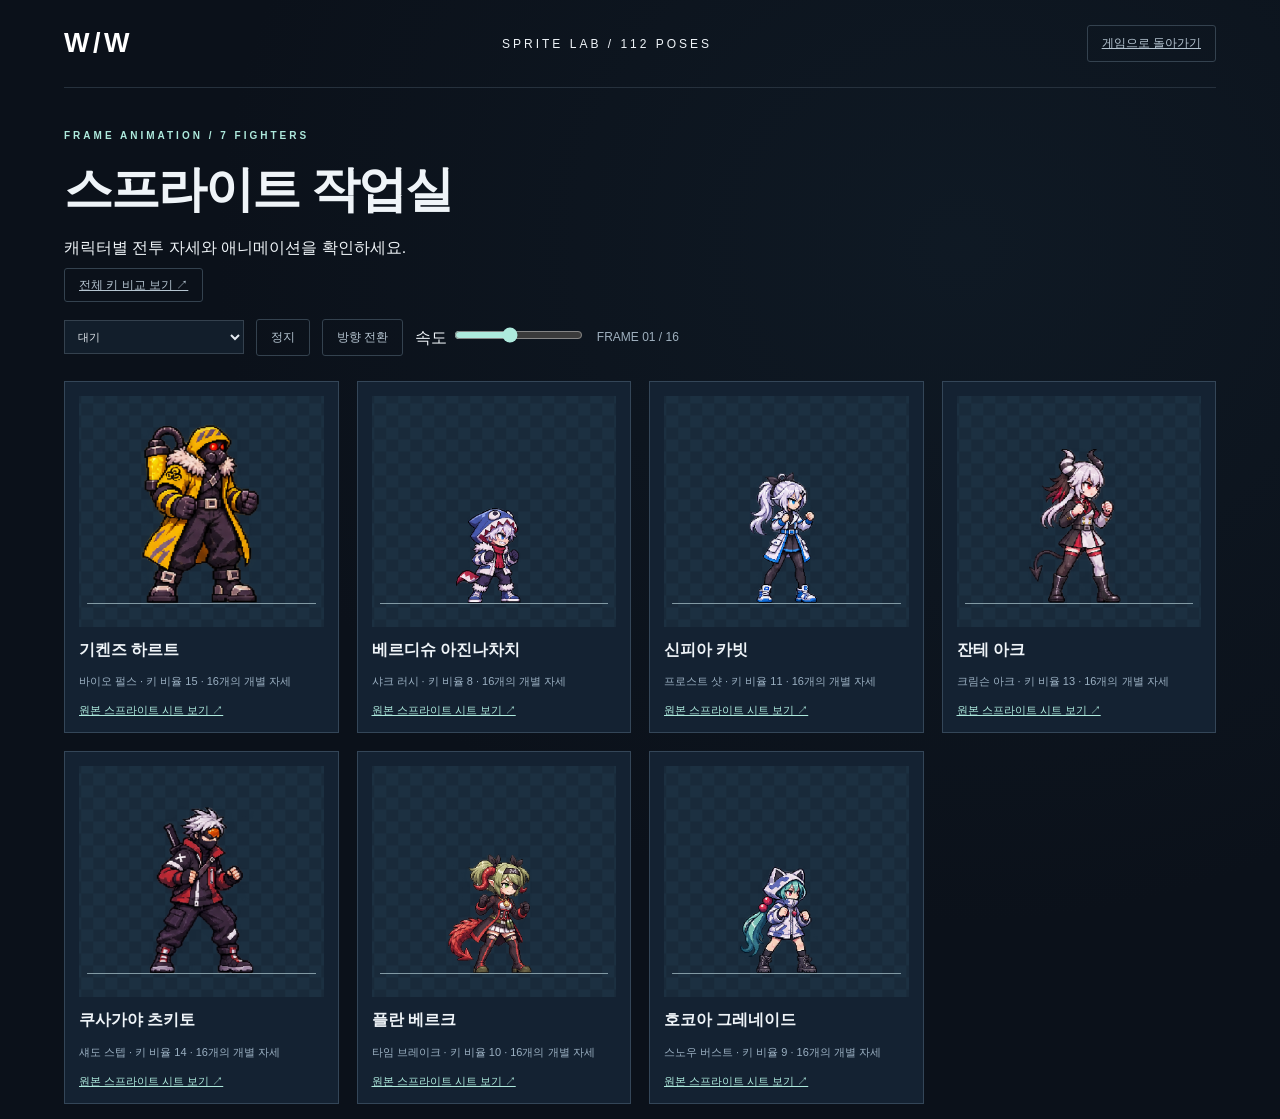
==== sprites.html @ 9139c68a "Publish Winter World with browser-to-browser multiplayer" ====
<!doctype html><html lang="ko"><head><meta charset="utf-8"><meta name="viewport" content="width=device-width,initial-scale=1"><title>WINTER WORLD · 스프라이트 작업실</title><link rel="stylesheet" href="style.css"><style>.toolbar{display:flex;gap:12px;align-items:center;flex-wrap:wrap;margin:25px 0}.toolbar select{width:180px;margin:0}.grid{display:grid;grid-template-columns:repeat(auto-fit,minmax(270px,1fr));gap:18px}.preview{background:#142232;border:1px solid #344658;padding:14px}.preview canvas{width:100%;background:repeating-conic-gradient(#192a3a 0% 25%,#1c3041 0% 50%) 50%/24px 24px}.preview h2{font-size:16px}.preview p{font-size:11px;color:#9bb0c2}.preview a{color:#aeeadd;font-size:11px}input{accent-color:#aeeadd}#readout{color:#9fb0be;font-size:12px}</style></head><body><header><a href="index.html" class="brand">W / W</a><span class="edition">SPRITE LAB / 112 POSES</span><a href="index.html" class="quiet">게임으로 돌아가기</a></header><main><div class="eyebrow">FRAME ANIMATION / 7 FIGHTERS</div><h1>스프라이트 작업실</h1><p>캐릭터별 전투 자세와 애니메이션을 확인하세요.</p><p><a class="quiet" href="heights.html">전체 키 비교 보기 ↗</a></p><div class="toolbar"><select id="action"><option value="idle">대기</option><option value="walk">이동</option><option value="light">약공격</option><option value="heavy">강공격</option><option value="special">특수기</option><option value="guard">방어</option><option value="jump">점프</option><option value="hurt">피격</option><option value="ko">다운</option><option value="all">전체 16프레임</option></select><button id="play" class="quiet">정지</button><button id="flip" class="quiet">방향 전환</button><label>속도 <input id="speed" type="range" min="0.25" max="2" step=".25" value="1"></label><span id="readout"></span></div><div class="grid" id="grid"></div></main><script src="engine.js"></script><script src="assets/sprites/atlas.js"></script><script src="animation.js"></script><script>
'use strict';
const grid=document.getElementById('grid'),action=document.getElementById('action');let playing=true,face=1,time=0,last=0;
const entries=WinterFight.roster.map((c,i)=>{const article=document.createElement('article');article.className='preview';article.innerHTML=`<canvas width="360" height="340"></canvas><h2>${c.name}</h2><p>${c.skill} · 키 비율 ${c.heightUnits} · 16개의 개별 자세</p><a href="assets/sprites/fighter-${i}.png" target="_blank">원본 스프라이트 시트 보기 ↗</a>`;grid.append(article);const im=new Image();im.src=`assets/sprites/fighter-${i}.png`;return{ctx:article.querySelector('canvas').getContext('2d'),im};});
document.getElementById('play').onclick=()=>{playing=!playing;document.getElementById('play').textContent=playing?'정지':'재생';};document.getElementById('flip').onclick=()=>face*=-1;action.onchange=()=>time=0;
function frame(now){if(playing)time+=Math.min(.05,(now-last)/1000||0)*Number(document.getElementById('speed').value);last=now;const a=action.value;const f={hp:100,animTime:time};if(['light','heavy','special'].includes(a)){const duration=a==='light'?.32:a==='heavy'?.48:.55;const t=time%(duration+.35);if(t<duration)f.attack={kind:a,t};}if(a==='walk')f.moving=true;if(a==='guard')f.guard=true;if(a==='hurt')f.stun=1;if(a==='ko')f.hp=0;if(a==='jump'){const t=time%1.3;f.y=Math.max(0,240*t-300*t*t);f.vy=t<.12?600:0;if(t>.8&&t<.9)f.landing=1;}
const pose=a==='all'?Math.floor(time*5)%16:FighterAnimation.pose(f);document.getElementById('readout').textContent=`FRAME ${String(pose+1).padStart(2,'0')} / 16`;
entries.forEach(({ctx,im},i)=>{ctx.clearRect(0,0,360,340);ctx.fillStyle='#92aab3';ctx.fillRect(12,305,336,1);if(im.complete&&im.naturalWidth)FighterAnimation.draw(ctx,im,SPRITE_ATLASES[i],pose,180,305-(f.y||0),WinterFight.roster[i].height*.88,face);});requestAnimationFrame(frame);}
requestAnimationFrame(frame);
</script></body></html>
---- style.css ----
:root{color-scheme:dark;--ink:#eff4f8;--muted:#8797a9;--accent:#aeeadd}*{box-sizing:border-box}body{margin:0;background:#0b111a;color:var(--ink);font-family:'Malgun Gothic','Segoe UI',sans-serif;background-image:radial-gradient(ellipse at 75% 22%,#1a304044,transparent 55%)}button,select{font:inherit}button{cursor:pointer}button:focus-visible,a:focus-visible,select:focus-visible{outline:2px solid var(--accent);outline-offset:5px}header,footer{display:flex;align-items:center;justify-content:space-between;margin:0 5%;padding:25px 0;border-bottom:1px solid #26313d}.brand{font-size:27px;font-weight:900;color:white;text-decoration:none;letter-spacing:-2px}.brand span{color:var(--accent)}.brand small{font-size:11px;letter-spacing:3px;margin-left:20px}.edition{font-size:12px;letter-spacing:3px}.edition span{display:block;font-size:10px;letter-spacing:1px;color:var(--muted);margin-top:6px}.quiet{background:transparent;color:#b6c5d1;border:1px solid #34424f;padding:9px 14px;font-size:12px;border-radius:3px}.quiet:hover{border-color:#b2e9dc;color:white}main{max-width:1440px;margin:auto;padding:42px 5% 15px}.eyebrow{color:var(--accent);font-size:10px;letter-spacing:3px;font-weight:700}.headline{display:flex;align-items:center;justify-content:space-between}h1{font-size:clamp(30px,3.8vw,56px);line-height:1.25;letter-spacing:-2px;margin:18px 0}h1 em{font-style:normal;color:#a8b7c8}.headline p,.profile p{font-size:12px;color:var(--muted);line-height:1.8}.chapter{font-size:70px;font-weight:200;color:#718594}.chapter span{display:inline-block;font-size:10px;line-height:1.8;letter-spacing:3px;margin-left:16px;color:#718594}.selection-bar{display:flex;justify-content:space-between;align-items:center;margin:30px 0 16px;font-size:12px}.dot{display:inline-block;background:var(--accent);width:6px;height:6px;border-radius:50%;margin-right:10px}.selection-bar strong{font-size:12px}.selection-bar #pick-hint{color:#687d91;margin-left:15px;font-size:10px}.roster{display:grid;grid-template-columns:repeat(7,1fr);gap:10px}.card{position:relative;overflow:hidden;height:270px;background:linear-gradient(160deg,#29323f,#141d29);border:1px solid #303e4d;padding:0;color:white;text-align:left;transition:transform .2s,border-color .2s}.card:hover{transform:translateY(-7px);border-color:var(--c)}.card.selected{border-color:var(--accent);box-shadow:0 0 0 1px var(--accent)}.card.enemy{border-bottom:3px solid #ff7891}.card img{height:300px;max-width:none;position:absolute;left:50%;transform:translateX(-50%);top:22px;filter:drop-shadow(0 8px 15px #0006)}.card:after{content:'';position:absolute;inset:0;background:linear-gradient(transparent 55%,#080e19 100%);pointer-events:none}.card .number{position:absolute;top:12px;left:12px;z-index:2;color:#c1cbd2;font-size:10px;letter-spacing:2px}.card .badge{position:absolute;top:9px;right:8px;z-index:2;font-size:9px;background:var(--accent);color:#14201e;padding:4px 6px;font-weight:bold}.card .label{position:absolute;bottom:17px;left:12px;right:6px;z-index:2;font-size:13px;font-weight:700;word-break:keep-all}.card .label small{display:block;color:var(--c);font-size:8px;letter-spacing:1px;margin-bottom:8px}.bottom-panel{display:grid;grid-template-columns:1.2fr 1fr;gap:70px;border-top:1px solid #2b3846;margin-top:25px;padding-top:25px}.profile h2{font-size:23px;margin:10px 0}.profile p{margin:0 0 14px}#stats{display:flex;gap:20px;font-size:10px;color:#b2c0ce}#stats span{display:flex;align-items:center;gap:7px}#stats i{display:inline-block;width:60px;height:3px;background:#25313e}#stats i b{display:block;height:100%;background:var(--accent)}.setup{display:grid;grid-template-columns:1fr 1fr;gap:12px}.setup label{font-size:10px;color:var(--muted)}select{width:100%;padding:9px;background:#121e2b;border:1px solid #34414e;margin-top:7px;font-size:11px;color:#e4eaf0}#versus{grid-column:1/-1;color:#aebfcc;font-size:10px;text-align:center}.primary{background:var(--accent);border:0;color:#0e2525;padding:15px 23px;font-weight:bold;border-radius:2px;letter-spacing:1px}.primary:hover{background:#d6fff5}.primary:disabled{opacity:.5;cursor:wait}.setup .primary{grid-column:1/-1}.footnote{font-size:10px;color:#64778b;margin-top:24px}footer{border-top:1px solid #26313d;border-bottom:none;color:#6d8194;font-size:9px;letter-spacing:2px;padding:20px 0}footer b{color:#afbfca;margin-left:8px}.arena-top{display:flex;justify-content:space-between;align-items:center;margin-bottom:15px;font-size:10px;letter-spacing:2px;color:var(--accent)}.arena-top b{margin-left:14px;color:#8191a4;font-weight:400}.canvas-wrap{position:relative;border:1px solid #405366;box-shadow:0 20px 80px #0006}canvas{display:block;width:100%;background:#142337}#overlay{position:absolute;inset:0;background:#060d17bb;backdrop-filter:blur(8px);display:grid;place-items:center}#overlay[hidden],[hidden]{display:none!important}.modal{text-align:center}.modal h2{font-size:36px;margin:20px 0}.modal p{font-size:13px;color:#b3c8d9;margin-bottom:25px}.modal .quiet{margin-left:10px}.controls{display:flex;justify-content:space-between;padding:22px 0;gap:15px}.controls>div{display:flex;flex-direction:column;gap:10px;font-size:10px;color:#91a4b7}.controls b{color:var(--accent);font-size:10px;letter-spacing:2px}kbd{display:inline-block;border:1px solid #394b5b;background:#182735;padding:3px 5px;border-radius:3px;margin-right:3px}.controls p{font-size:10px;color:#7d91a5;line-height:2}@media(max-width:850px){.roster{grid-template-columns:repeat(4,1fr)}.card{height:220px}.card img{height:250px}.chapter{display:none}.bottom-panel{gap:25px}.brand small{display:none}.controls{flex-wrap:wrap}.edition{font-size:10px}}@media(max-width:500px){main{padding-top:25px}.roster{grid-template-columns:repeat(2,1fr)}.bottom-panel{grid-template-columns:1fr}.selection-bar #pick-hint{display:none}.headline h1{font-size:34px}footer span:last-child{display:none}}

#online-panel{grid-column:1/-1;padding:16px;background:#142332;border:1px solid #3b5666;font-size:12px}#net-entry,#net-room{display:flex;gap:8px;flex-wrap:wrap;align-items:center}#net-status{line-height:1.7;color:#b8e4da}#net-code{width:130px;background:#0c1926;border:1px solid #486170;color:white;padding:9px;text-transform:uppercase;font:inherit;letter-spacing:2px}#net-room-code,#net-players{width:100%}#net-room-code{font-size:20px;letter-spacing:4px}#net-latency{color:#b3e5cd;letter-spacing:0}button:disabled{opacity:.45;cursor:default}
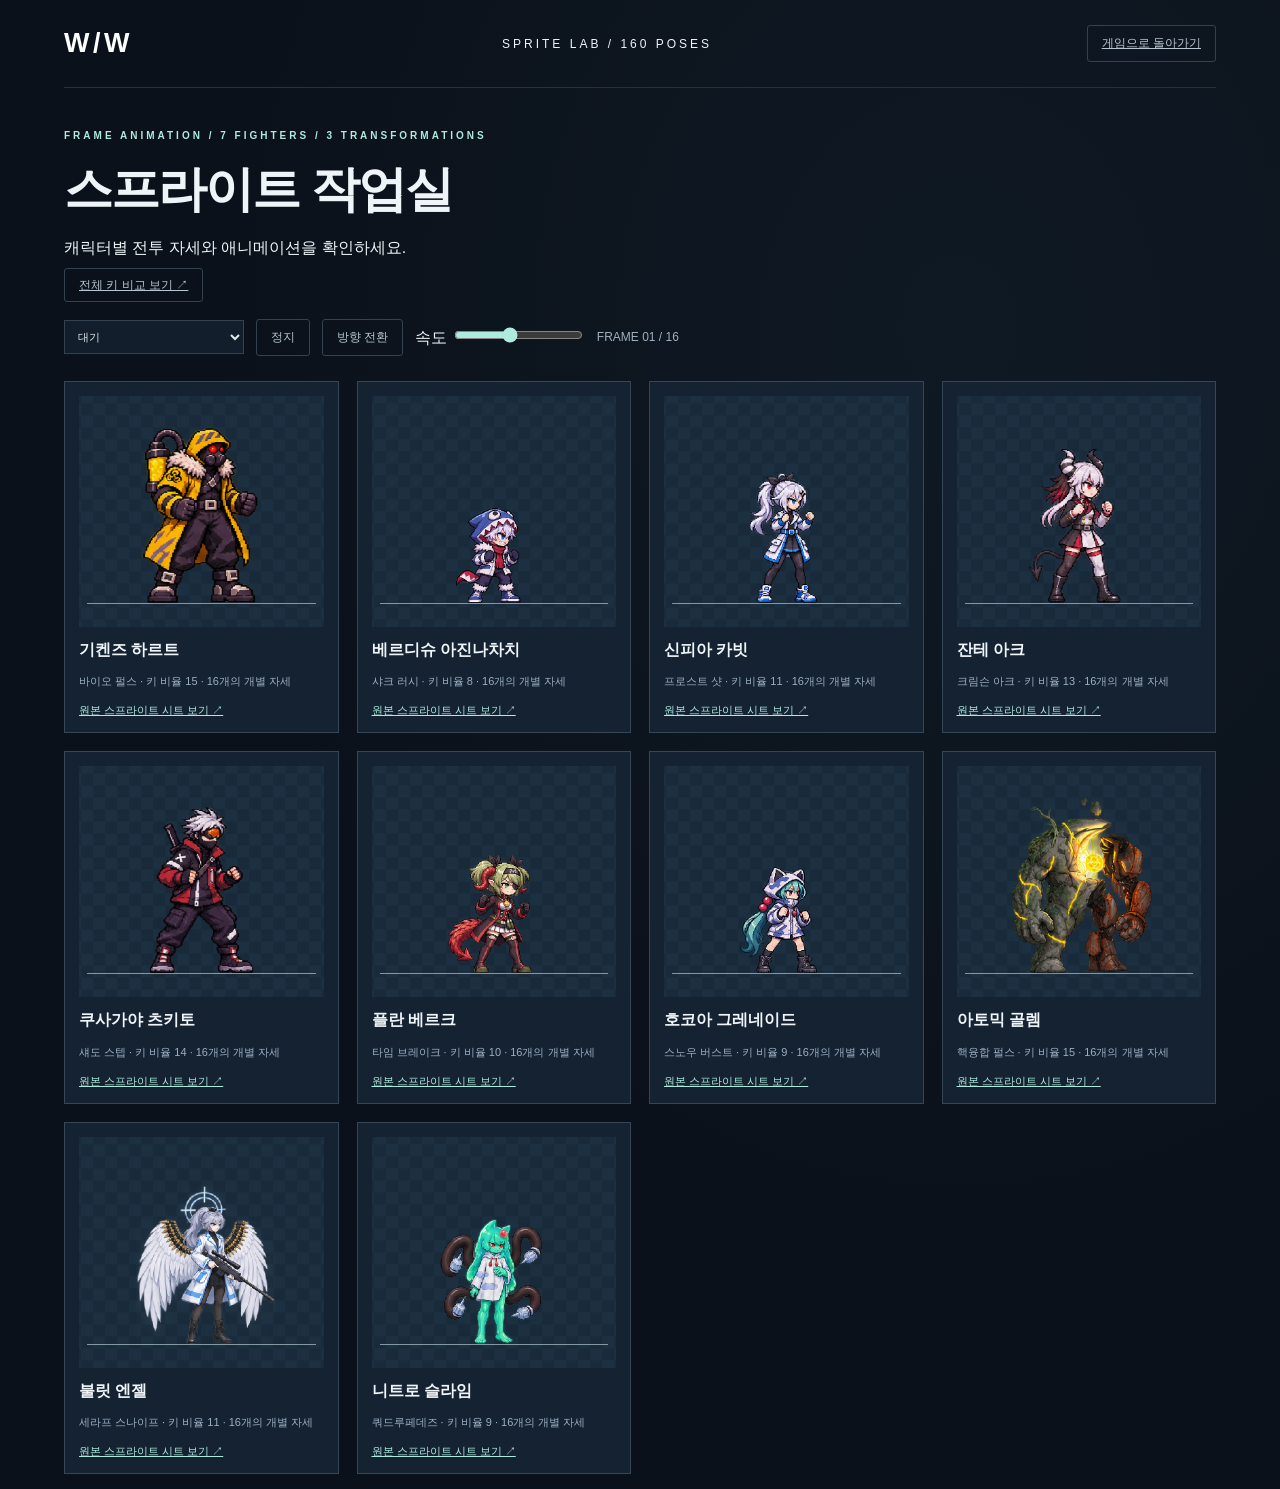
==== commit dee6e77d: "Add Bullet Angel sniper transformation and form gallery" ====
--- a/sprites.html
+++ b/sprites.html
@@ -1,10 +1,11 @@
-<!doctype html><html lang="ko"><head><meta charset="utf-8"><meta name="viewport" content="width=device-width,initial-scale=1"><title>WINTER WORLD · 스프라이트 작업실</title><link rel="stylesheet" href="style.css"><style>.toolbar{display:flex;gap:12px;align-items:center;flex-wrap:wrap;margin:25px 0}.toolbar select{width:180px;margin:0}.grid{display:grid;grid-template-columns:repeat(auto-fit,minmax(270px,1fr));gap:18px}.preview{background:#142232;border:1px solid #344658;padding:14px}.preview canvas{width:100%;background:repeating-conic-gradient(#192a3a 0% 25%,#1c3041 0% 50%) 50%/24px 24px}.preview h2{font-size:16px}.preview p{font-size:11px;color:#9bb0c2}.preview a{color:#aeeadd;font-size:11px}input{accent-color:#aeeadd}#readout{color:#9fb0be;font-size:12px}</style></head><body><header><a href="index.html" class="brand">W / W</a><span class="edition">SPRITE LAB / 112 POSES</span><a href="index.html" class="quiet">게임으로 돌아가기</a></header><main><div class="eyebrow">FRAME ANIMATION / 7 FIGHTERS</div><h1>스프라이트 작업실</h1><p>캐릭터별 전투 자세와 애니메이션을 확인하세요.</p><p><a class="quiet" href="heights.html">전체 키 비교 보기 ↗</a></p><div class="toolbar"><select id="action"><option value="idle">대기</option><option value="walk">이동</option><option value="light">약공격</option><option value="heavy">강공격</option><option value="special">특수기</option><option value="guard">방어</option><option value="jump">점프</option><option value="hurt">피격</option><option value="ko">다운</option><option value="all">전체 16프레임</option></select><button id="play" class="quiet">정지</button><button id="flip" class="quiet">방향 전환</button><label>속도 <input id="speed" type="range" min="0.25" max="2" step=".25" value="1"></label><span id="readout"></span></div><div class="grid" id="grid"></div></main><script src="engine.js"></script><script src="assets/sprites/atlas.js"></script><script src="animation.js"></script><script>
+<!doctype html><html lang="ko"><head><meta charset="utf-8"><meta name="viewport" content="width=device-width,initial-scale=1"><title>WINTER WORLD · 스프라이트 작업실</title><link rel="stylesheet" href="style.css"><style>.toolbar{display:flex;gap:12px;align-items:center;flex-wrap:wrap;margin:25px 0}.toolbar select{width:180px;margin:0}.grid{display:grid;grid-template-columns:repeat(auto-fit,minmax(270px,1fr));gap:18px}.preview{background:#142232;border:1px solid #344658;padding:14px}.preview canvas{width:100%;background:repeating-conic-gradient(#192a3a 0% 25%,#1c3041 0% 50%) 50%/24px 24px}.preview h2{font-size:16px}.preview p{font-size:11px;color:#9bb0c2}.preview a{color:#aeeadd;font-size:11px}input{accent-color:#aeeadd}#readout{color:#9fb0be;font-size:12px}</style></head><body><header><a href="index.html" class="brand">W / W</a><span class="edition">SPRITE LAB / 160 POSES</span><a href="index.html" class="quiet">게임으로 돌아가기</a></header><main><div class="eyebrow">FRAME ANIMATION / 7 FIGHTERS / 3 TRANSFORMATIONS</div><h1>스프라이트 작업실</h1><p>캐릭터별 전투 자세와 애니메이션을 확인하세요.</p><p><a class="quiet" href="heights.html">전체 키 비교 보기 ↗</a></p><div class="toolbar"><select id="action"><option value="idle">대기</option><option value="walk">이동</option><option value="light">약공격</option><option value="heavy">강공격</option><option value="special">특수기</option><option value="guard">방어</option><option value="jump">점프</option><option value="hurt">피격</option><option value="ko">다운</option><option value="all">전체 16프레임</option></select><button id="play" class="quiet">정지</button><button id="flip" class="quiet">방향 전환</button><label>속도 <input id="speed" type="range" min="0.25" max="2" step=".25" value="1"></label><span id="readout"></span></div><div class="grid" id="grid"></div></main><script src="engine.js?v=forms-2"></script><script src="assets/sprites/atlas.js"></script><script src="assets/sprites/golem-atlas.js"></script><script src="assets/sprites/slime-atlas.js"></script><script src="assets/sprites/angel-atlas.js"></script><script src="animation.js?v=forms-2"></script><script>
 'use strict';
 const grid=document.getElementById('grid'),action=document.getElementById('action');let playing=true,face=1,time=0,last=0;
-const entries=WinterFight.roster.map((c,i)=>{const article=document.createElement('article');article.className='preview';article.innerHTML=`<canvas width="360" height="340"></canvas><h2>${c.name}</h2><p>${c.skill} · 키 비율 ${c.heightUnits} · 16개의 개별 자세</p><a href="assets/sprites/fighter-${i}.png" target="_blank">원본 스프라이트 시트 보기 ↗</a>`;grid.append(article);const im=new Image();im.src=`assets/sprites/fighter-${i}.png`;return{ctx:article.querySelector('canvas').getContext('2d'),im};});
+const sources=[...WinterFight.roster.map((c,i)=>({c,src:`assets/sprites/fighter-${i}.png`,atlas:SPRITE_ATLASES[i]})),...[[0,'atomic-golem',GOLEM_ATLAS],[2,'bullet-angel',ANGEL_ATLAS],[6,'nitro-slime',SLIME_ATLAS]].map(([id,file,atlas])=>({c:WinterFight.forms[id],src:`assets/sprites/${file}.png`,atlas}))];
+const entries=sources.map(({c,src,atlas})=>{const article=document.createElement('article');article.className='preview';article.innerHTML=`<canvas width="360" height="340"></canvas><h2>${c.name}</h2><p>${c.skill} · 키 비율 ${c.heightUnits} · 16개의 개별 자세</p><a href="${src}" target="_blank">원본 스프라이트 시트 보기 ↗</a>`;grid.append(article);const im=new Image();im.src=src;return{ctx:article.querySelector('canvas').getContext('2d'),im,c,atlas};});
 document.getElementById('play').onclick=()=>{playing=!playing;document.getElementById('play').textContent=playing?'정지':'재생';};document.getElementById('flip').onclick=()=>face*=-1;action.onchange=()=>time=0;
 function frame(now){if(playing)time+=Math.min(.05,(now-last)/1000||0)*Number(document.getElementById('speed').value);last=now;const a=action.value;const f={hp:100,animTime:time};if(['light','heavy','special'].includes(a)){const duration=a==='light'?.32:a==='heavy'?.48:.55;const t=time%(duration+.35);if(t<duration)f.attack={kind:a,t};}if(a==='walk')f.moving=true;if(a==='guard')f.guard=true;if(a==='hurt')f.stun=1;if(a==='ko')f.hp=0;if(a==='jump'){const t=time%1.3;f.y=Math.max(0,240*t-300*t*t);f.vy=t<.12?600:0;if(t>.8&&t<.9)f.landing=1;}
 const pose=a==='all'?Math.floor(time*5)%16:FighterAnimation.pose(f);document.getElementById('readout').textContent=`FRAME ${String(pose+1).padStart(2,'0')} / 16`;
-entries.forEach(({ctx,im},i)=>{ctx.clearRect(0,0,360,340);ctx.fillStyle='#92aab3';ctx.fillRect(12,305,336,1);if(im.complete&&im.naturalWidth)FighterAnimation.draw(ctx,im,SPRITE_ATLASES[i],pose,180,305-(f.y||0),WinterFight.roster[i].height*.88,face);});requestAnimationFrame(frame);}
+entries.forEach(({ctx,im,c,atlas})=>{ctx.clearRect(0,0,360,340);ctx.fillStyle='#92aab3';ctx.fillRect(12,305,336,1);if(im.complete&&im.naturalWidth)FighterAnimation.draw(ctx,im,atlas,pose,180,305-(f.y||0),Math.min(c.height*.88,260),face);});requestAnimationFrame(frame);}
 requestAnimationFrame(frame);
 </script></body></html>
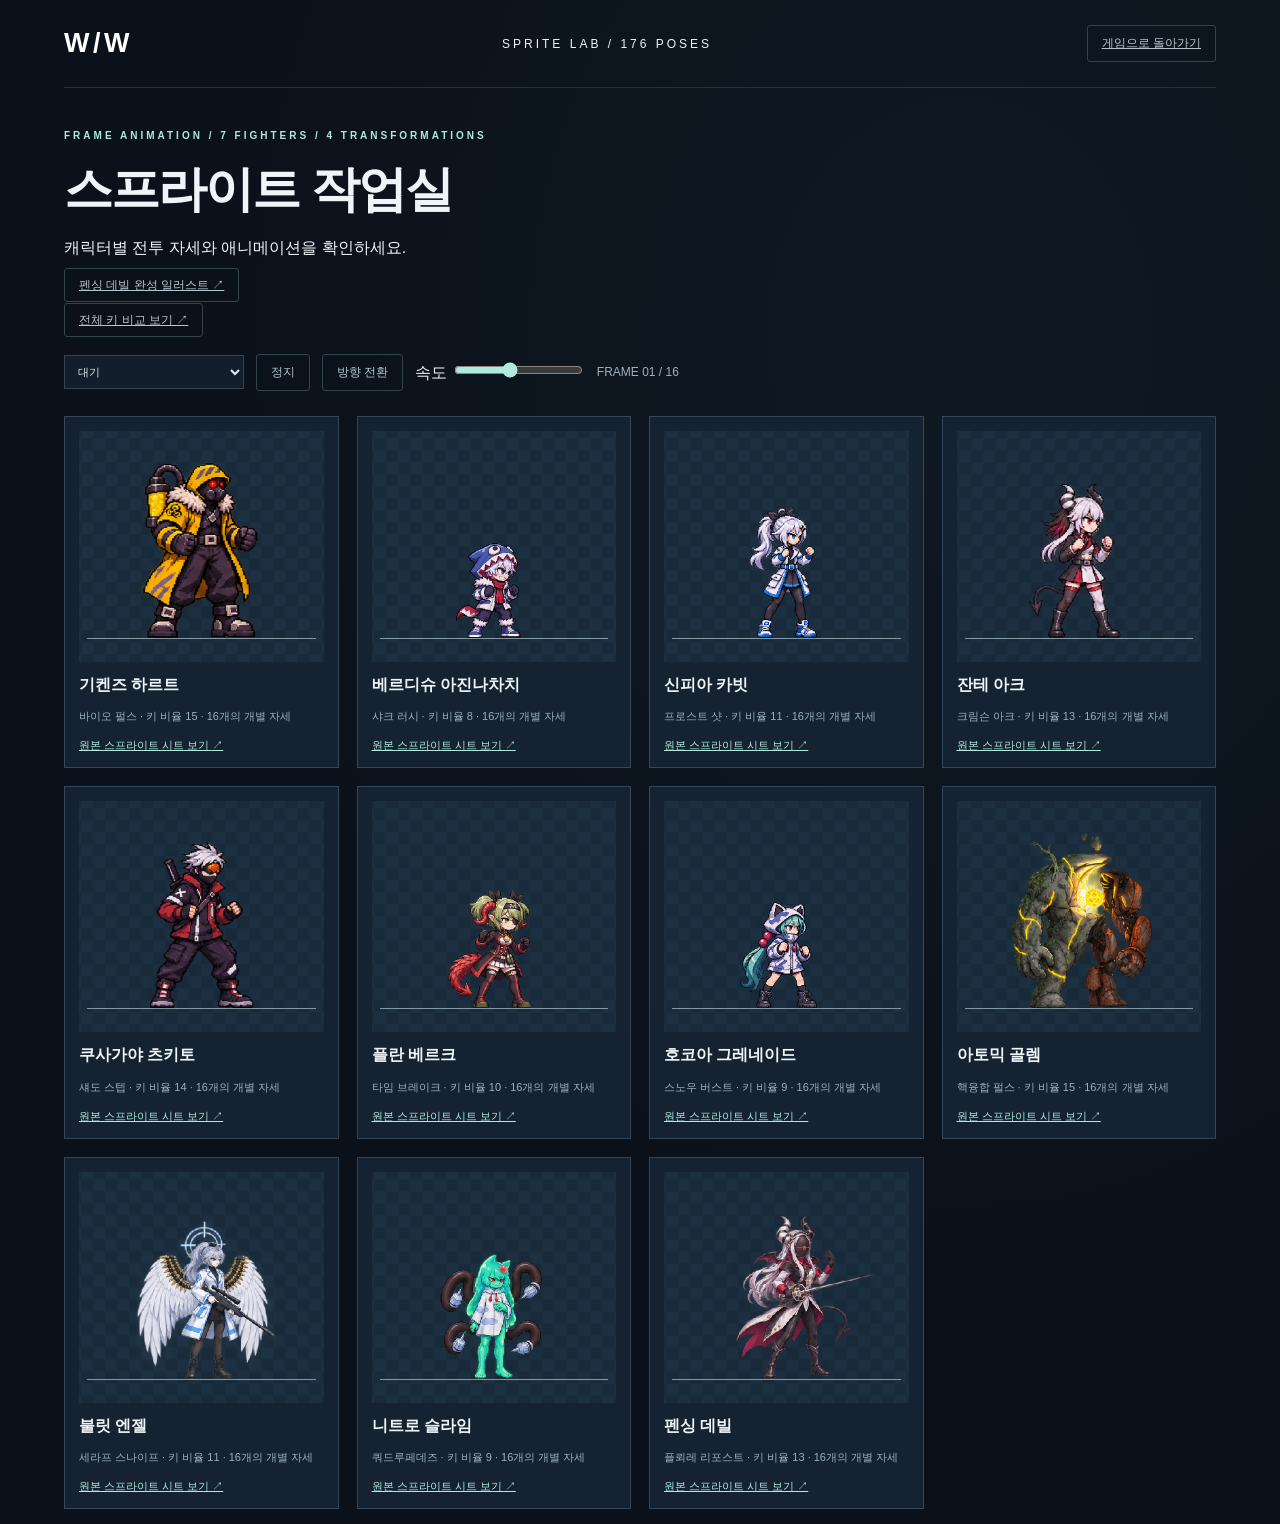
==== commit 15248ac7: "Add Fencing Devil artwork, sprites and parry transformation" ====
--- a/sprites.html
+++ b/sprites.html
@@ -1,7 +1,7 @@
-<!doctype html><html lang="ko"><head><meta charset="utf-8"><meta name="viewport" content="width=device-width,initial-scale=1"><title>WINTER WORLD · 스프라이트 작업실</title><link rel="stylesheet" href="style.css"><style>.toolbar{display:flex;gap:12px;align-items:center;flex-wrap:wrap;margin:25px 0}.toolbar select{width:180px;margin:0}.grid{display:grid;grid-template-columns:repeat(auto-fit,minmax(270px,1fr));gap:18px}.preview{background:#142232;border:1px solid #344658;padding:14px}.preview canvas{width:100%;background:repeating-conic-gradient(#192a3a 0% 25%,#1c3041 0% 50%) 50%/24px 24px}.preview h2{font-size:16px}.preview p{font-size:11px;color:#9bb0c2}.preview a{color:#aeeadd;font-size:11px}input{accent-color:#aeeadd}#readout{color:#9fb0be;font-size:12px}</style></head><body><header><a href="index.html" class="brand">W / W</a><span class="edition">SPRITE LAB / 160 POSES</span><a href="index.html" class="quiet">게임으로 돌아가기</a></header><main><div class="eyebrow">FRAME ANIMATION / 7 FIGHTERS / 3 TRANSFORMATIONS</div><h1>스프라이트 작업실</h1><p>캐릭터별 전투 자세와 애니메이션을 확인하세요.</p><p><a class="quiet" href="heights.html">전체 키 비교 보기 ↗</a></p><div class="toolbar"><select id="action"><option value="idle">대기</option><option value="walk">이동</option><option value="light">약공격</option><option value="heavy">강공격</option><option value="special">특수기</option><option value="guard">방어</option><option value="jump">점프</option><option value="hurt">피격</option><option value="ko">다운</option><option value="all">전체 16프레임</option></select><button id="play" class="quiet">정지</button><button id="flip" class="quiet">방향 전환</button><label>속도 <input id="speed" type="range" min="0.25" max="2" step=".25" value="1"></label><span id="readout"></span></div><div class="grid" id="grid"></div></main><script src="engine.js?v=forms-2"></script><script src="assets/sprites/atlas.js"></script><script src="assets/sprites/golem-atlas.js"></script><script src="assets/sprites/slime-atlas.js"></script><script src="assets/sprites/angel-atlas.js"></script><script src="animation.js?v=forms-2"></script><script>
+<!doctype html><html lang="ko"><head><meta charset="utf-8"><meta name="viewport" content="width=device-width,initial-scale=1"><title>WINTER WORLD · 스프라이트 작업실</title><link rel="stylesheet" href="style.css"><style>.toolbar{display:flex;gap:12px;align-items:center;flex-wrap:wrap;margin:25px 0}.toolbar select{width:180px;margin:0}.grid{display:grid;grid-template-columns:repeat(auto-fit,minmax(270px,1fr));gap:18px}.preview{background:#142232;border:1px solid #344658;padding:14px}.preview canvas{width:100%;background:repeating-conic-gradient(#192a3a 0% 25%,#1c3041 0% 50%) 50%/24px 24px}.preview h2{font-size:16px}.preview p{font-size:11px;color:#9bb0c2}.preview a{color:#aeeadd;font-size:11px}input{accent-color:#aeeadd}#readout{color:#9fb0be;font-size:12px}</style></head><body><header><a href="index.html" class="brand">W / W</a><span class="edition">SPRITE LAB / 176 POSES</span><a href="index.html" class="quiet">게임으로 돌아가기</a></header><main><div class="eyebrow">FRAME ANIMATION / 7 FIGHTERS / 4 TRANSFORMATIONS</div><h1>스프라이트 작업실</h1><p>캐릭터별 전투 자세와 애니메이션을 확인하세요.</p><p><a class="quiet" href="assets/forms/fencing-devil.png">펜싱 데빌 완성 일러스트 ↗</a></p><p><a class="quiet" href="heights.html">전체 키 비교 보기 ↗</a></p><div class="toolbar"><select id="action"><option value="idle">대기</option><option value="walk">이동</option><option value="light">약공격</option><option value="heavy">강공격</option><option value="special">특수기</option><option value="guard">방어</option><option value="jump">점프</option><option value="hurt">피격</option><option value="ko">다운</option><option value="all">전체 16프레임</option></select><button id="play" class="quiet">정지</button><button id="flip" class="quiet">방향 전환</button><label>속도 <input id="speed" type="range" min="0.25" max="2" step=".25" value="1"></label><span id="readout"></span></div><div class="grid" id="grid"></div></main><script src="engine.js?v=forms-3"></script><script src="assets/sprites/atlas.js"></script><script src="assets/sprites/golem-atlas.js"></script><script src="assets/sprites/slime-atlas.js"></script><script src="assets/sprites/angel-atlas.js"></script><script src="assets/sprites/devil-atlas.js"></script><script src="animation.js?v=forms-3"></script><script>
 'use strict';
 const grid=document.getElementById('grid'),action=document.getElementById('action');let playing=true,face=1,time=0,last=0;
-const sources=[...WinterFight.roster.map((c,i)=>({c,src:`assets/sprites/fighter-${i}.png`,atlas:SPRITE_ATLASES[i]})),...[[0,'atomic-golem',GOLEM_ATLAS],[2,'bullet-angel',ANGEL_ATLAS],[6,'nitro-slime',SLIME_ATLAS]].map(([id,file,atlas])=>({c:WinterFight.forms[id],src:`assets/sprites/${file}.png`,atlas}))];
+const sources=[...WinterFight.roster.map((c,i)=>({c,src:`assets/sprites/fighter-${i}.png`,atlas:SPRITE_ATLASES[i]})),...[[0,'atomic-golem',GOLEM_ATLAS],[2,'bullet-angel',ANGEL_ATLAS],[6,'nitro-slime',SLIME_ATLAS],[3,'fencing-devil',DEVIL_ATLAS]].map(([id,file,atlas])=>({c:WinterFight.forms[id],src:`assets/sprites/${file}.png`,atlas}))];
 const entries=sources.map(({c,src,atlas})=>{const article=document.createElement('article');article.className='preview';article.innerHTML=`<canvas width="360" height="340"></canvas><h2>${c.name}</h2><p>${c.skill} · 키 비율 ${c.heightUnits} · 16개의 개별 자세</p><a href="${src}" target="_blank">원본 스프라이트 시트 보기 ↗</a>`;grid.append(article);const im=new Image();im.src=src;return{ctx:article.querySelector('canvas').getContext('2d'),im,c,atlas};});
 document.getElementById('play').onclick=()=>{playing=!playing;document.getElementById('play').textContent=playing?'정지':'재생';};document.getElementById('flip').onclick=()=>face*=-1;action.onchange=()=>time=0;
 function frame(now){if(playing)time+=Math.min(.05,(now-last)/1000||0)*Number(document.getElementById('speed').value);last=now;const a=action.value;const f={hp:100,animTime:time};if(['light','heavy','special'].includes(a)){const duration=a==='light'?.32:a==='heavy'?.48:.55;const t=time%(duration+.35);if(t<duration)f.attack={kind:a,t};}if(a==='walk')f.moving=true;if(a==='guard')f.guard=true;if(a==='hurt')f.stun=1;if(a==='ko')f.hp=0;if(a==='jump'){const t=time%1.3;f.y=Math.max(0,240*t-300*t*t);f.vy=t<.12?600:0;if(t>.8&&t<.9)f.landing=1;}
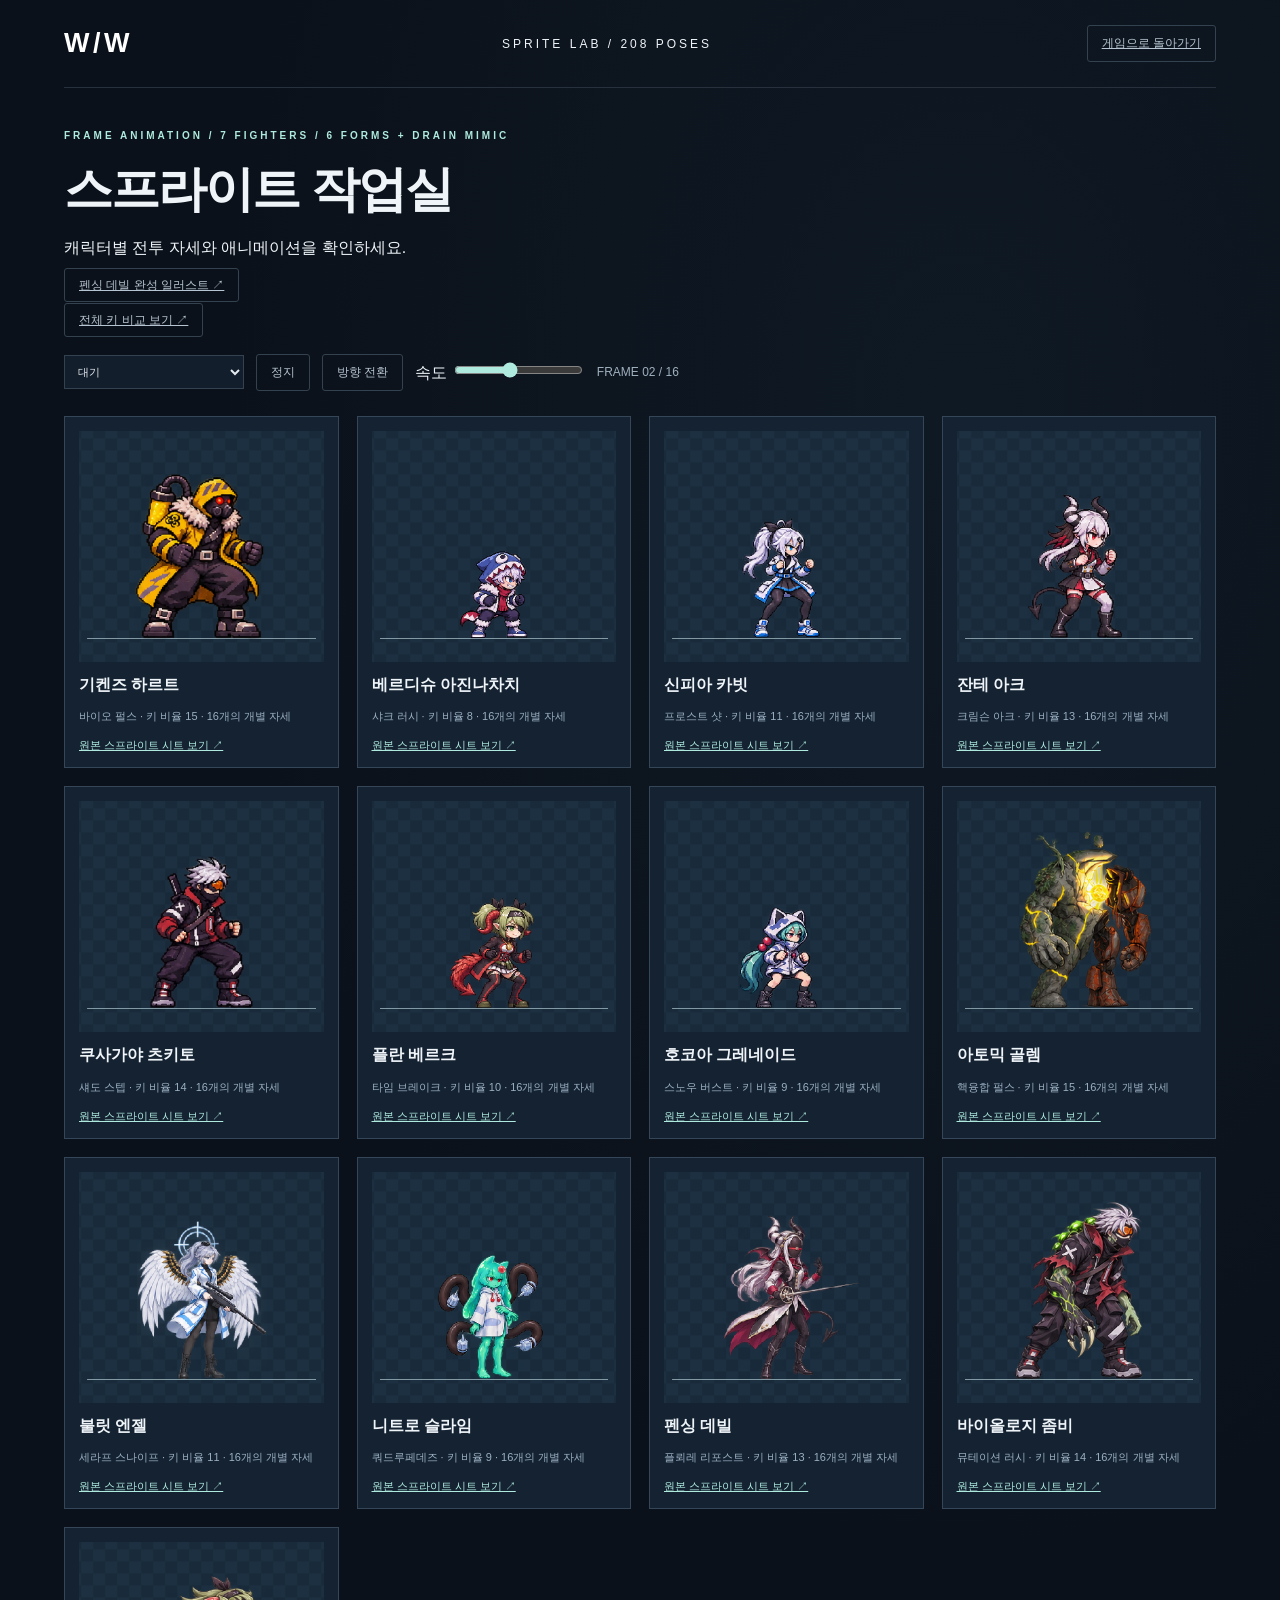
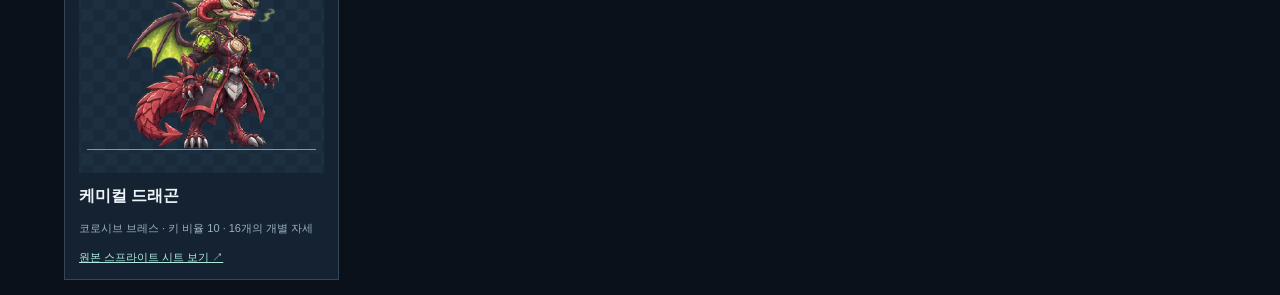
==== commit bde20ed6: "Add Chemical Dragon and Biology Zombie; delay results for defeat pose" ====
--- a/sprites.html
+++ b/sprites.html
@@ -1,7 +1,7 @@
-<!doctype html><html lang="ko"><head><meta charset="utf-8"><meta name="viewport" content="width=device-width,initial-scale=1"><title>WINTER WORLD · 스프라이트 작업실</title><link rel="stylesheet" href="style.css"><style>.toolbar{display:flex;gap:12px;align-items:center;flex-wrap:wrap;margin:25px 0}.toolbar select{width:180px;margin:0}.grid{display:grid;grid-template-columns:repeat(auto-fit,minmax(270px,1fr));gap:18px}.preview{background:#142232;border:1px solid #344658;padding:14px}.preview canvas{width:100%;background:repeating-conic-gradient(#192a3a 0% 25%,#1c3041 0% 50%) 50%/24px 24px}.preview h2{font-size:16px}.preview p{font-size:11px;color:#9bb0c2}.preview a{color:#aeeadd;font-size:11px}input{accent-color:#aeeadd}#readout{color:#9fb0be;font-size:12px}</style></head><body><header><a href="index.html" class="brand">W / W</a><span class="edition">SPRITE LAB / 176 POSES</span><a href="index.html" class="quiet">게임으로 돌아가기</a></header><main><div class="eyebrow">FRAME ANIMATION / 7 FIGHTERS / 4 TRANSFORMATIONS</div><h1>스프라이트 작업실</h1><p>캐릭터별 전투 자세와 애니메이션을 확인하세요.</p><p><a class="quiet" href="assets/forms/fencing-devil.png">펜싱 데빌 완성 일러스트 ↗</a></p><p><a class="quiet" href="heights.html">전체 키 비교 보기 ↗</a></p><div class="toolbar"><select id="action"><option value="idle">대기</option><option value="walk">이동</option><option value="light">약공격</option><option value="heavy">강공격</option><option value="special">특수기</option><option value="guard">방어</option><option value="jump">점프</option><option value="hurt">피격</option><option value="ko">다운</option><option value="all">전체 16프레임</option></select><button id="play" class="quiet">정지</button><button id="flip" class="quiet">방향 전환</button><label>속도 <input id="speed" type="range" min="0.25" max="2" step=".25" value="1"></label><span id="readout"></span></div><div class="grid" id="grid"></div></main><script src="engine.js?v=forms-3"></script><script src="assets/sprites/atlas.js"></script><script src="assets/sprites/golem-atlas.js"></script><script src="assets/sprites/slime-atlas.js"></script><script src="assets/sprites/angel-atlas.js"></script><script src="assets/sprites/devil-atlas.js"></script><script src="animation.js?v=forms-3"></script><script>
+<!doctype html><html lang="ko"><head><meta charset="utf-8"><meta name="viewport" content="width=device-width,initial-scale=1"><title>WINTER WORLD · 스프라이트 작업실</title><link rel="stylesheet" href="style.css"><style>.toolbar{display:flex;gap:12px;align-items:center;flex-wrap:wrap;margin:25px 0}.toolbar select{width:180px;margin:0}.grid{display:grid;grid-template-columns:repeat(auto-fit,minmax(270px,1fr));gap:18px}.preview{background:#142232;border:1px solid #344658;padding:14px}.preview canvas{width:100%;background:repeating-conic-gradient(#192a3a 0% 25%,#1c3041 0% 50%) 50%/24px 24px}.preview h2{font-size:16px}.preview p{font-size:11px;color:#9bb0c2}.preview a{color:#aeeadd;font-size:11px}input{accent-color:#aeeadd}#readout{color:#9fb0be;font-size:12px}</style></head><body><header><a href="index.html" class="brand">W / W</a><span class="edition">SPRITE LAB / 208 POSES</span><a href="index.html" class="quiet">게임으로 돌아가기</a></header><main><div class="eyebrow">FRAME ANIMATION / 7 FIGHTERS / 6 FORMS + DRAIN MIMIC</div><h1>스프라이트 작업실</h1><p>캐릭터별 전투 자세와 애니메이션을 확인하세요.</p><p><a class="quiet" href="assets/forms/fencing-devil.png">펜싱 데빌 완성 일러스트 ↗</a></p><p><a class="quiet" href="heights.html">전체 키 비교 보기 ↗</a></p><div class="toolbar"><select id="action"><option value="idle">대기</option><option value="walk">이동</option><option value="light">약공격</option><option value="heavy">강공격</option><option value="special">특수기</option><option value="guard">방어</option><option value="jump">점프</option><option value="hurt">피격</option><option value="ko">다운</option><option value="all">전체 16프레임</option></select><button id="play" class="quiet">정지</button><button id="flip" class="quiet">방향 전환</button><label>속도 <input id="speed" type="range" min="0.25" max="2" step=".25" value="1"></label><span id="readout"></span></div><div class="grid" id="grid"></div></main><script src="engine.js?v=forms-5"></script><script src="assets/sprites/atlas.js"></script><script src="assets/sprites/golem-atlas.js"></script><script src="assets/sprites/slime-atlas.js"></script><script src="assets/sprites/angel-atlas.js"></script><script src="assets/sprites/devil-atlas.js"></script><script src="assets/sprites/chemical-atlas.js?v=forms-5"></script><script src="assets/sprites/zombie-atlas.js?v=forms-5"></script><script src="animation.js?v=forms-5"></script><script>
 'use strict';
 const grid=document.getElementById('grid'),action=document.getElementById('action');let playing=true,face=1,time=0,last=0;
-const sources=[...WinterFight.roster.map((c,i)=>({c,src:`assets/sprites/fighter-${i}.png`,atlas:SPRITE_ATLASES[i]})),...[[0,'atomic-golem',GOLEM_ATLAS],[2,'bullet-angel',ANGEL_ATLAS],[6,'nitro-slime',SLIME_ATLAS],[3,'fencing-devil',DEVIL_ATLAS]].map(([id,file,atlas])=>({c:WinterFight.forms[id],src:`assets/sprites/${file}.png`,atlas}))];
+const sources=[...WinterFight.roster.map((c,i)=>({c,src:`assets/sprites/fighter-${i}.png`,atlas:SPRITE_ATLASES[i]})),...[[0,'atomic-golem',GOLEM_ATLAS],[2,'bullet-angel',ANGEL_ATLAS],[6,'nitro-slime',SLIME_ATLAS],[3,'fencing-devil',DEVIL_ATLAS],[4,'biology-zombie',ZOMBIE_ATLAS],[5,'chemical-dragon',CHEMICAL_ATLAS]].map(([id,file,atlas])=>({c:WinterFight.forms[id],src:`assets/sprites/${file}.png`,atlas}))];
 const entries=sources.map(({c,src,atlas})=>{const article=document.createElement('article');article.className='preview';article.innerHTML=`<canvas width="360" height="340"></canvas><h2>${c.name}</h2><p>${c.skill} · 키 비율 ${c.heightUnits} · 16개의 개별 자세</p><a href="${src}" target="_blank">원본 스프라이트 시트 보기 ↗</a>`;grid.append(article);const im=new Image();im.src=src;return{ctx:article.querySelector('canvas').getContext('2d'),im,c,atlas};});
 document.getElementById('play').onclick=()=>{playing=!playing;document.getElementById('play').textContent=playing?'정지':'재생';};document.getElementById('flip').onclick=()=>face*=-1;action.onchange=()=>time=0;
 function frame(now){if(playing)time+=Math.min(.05,(now-last)/1000||0)*Number(document.getElementById('speed').value);last=now;const a=action.value;const f={hp:100,animTime:time};if(['light','heavy','special'].includes(a)){const duration=a==='light'?.32:a==='heavy'?.48:.55;const t=time%(duration+.35);if(t<duration)f.attack={kind:a,t};}if(a==='walk')f.moving=true;if(a==='guard')f.guard=true;if(a==='hurt')f.stun=1;if(a==='ko')f.hp=0;if(a==='jump'){const t=time%1.3;f.y=Math.max(0,240*t-300*t*t);f.vy=t<.12?600:0;if(t>.8&&t<.9)f.landing=1;}
